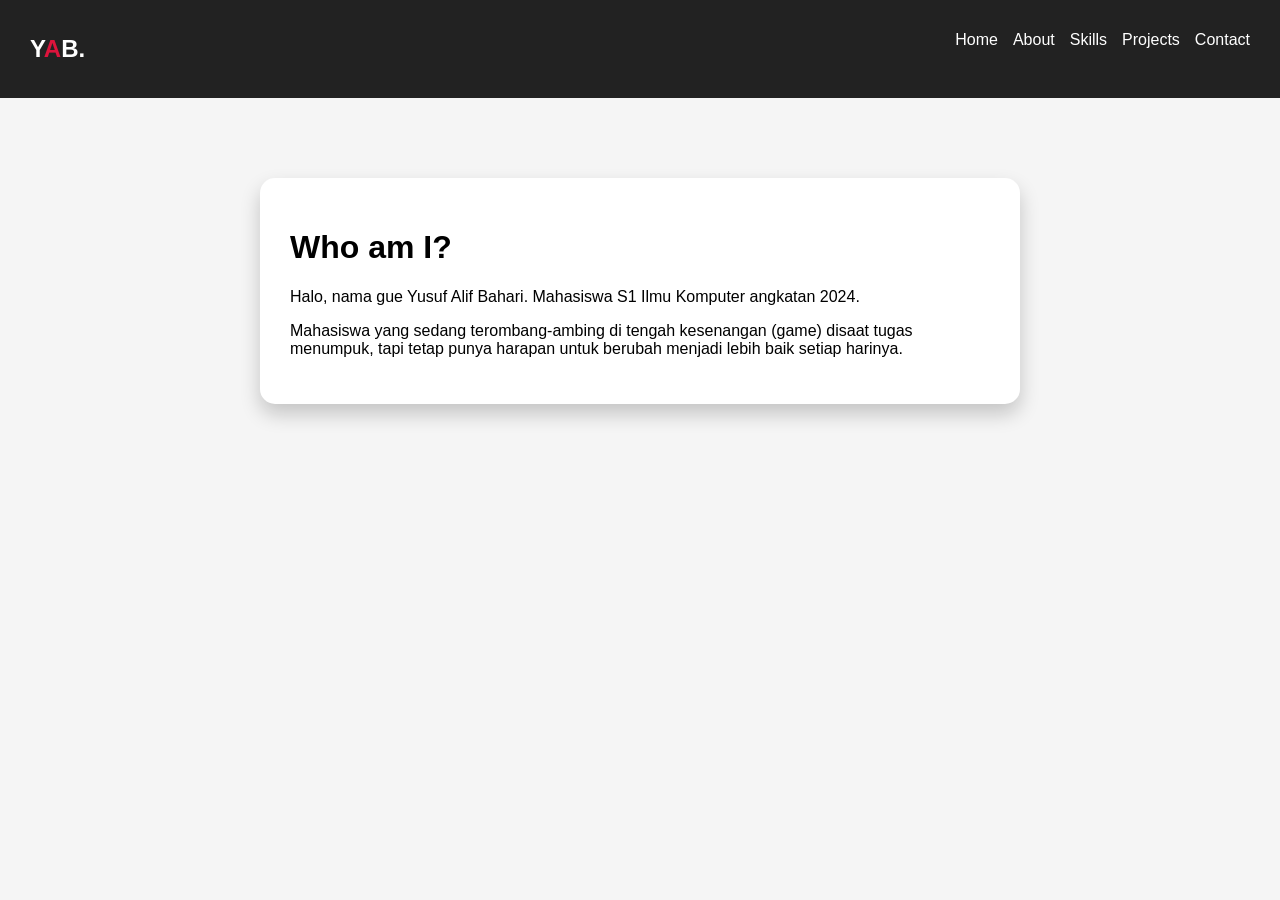
==== about.html @ 176abfc5 "try" ====
<!DOCTYPE html>
<html lang="id">
<head>
    <meta charset="UTF-8">
    <title>About</title>
    <link rel="stylesheet" href="css/style.css">
</head>
<body>

<nav>
    <h2>Y<span style="color: crimson;">A</span>B.</h2>
    <ul>
        <li><a href="index.html">Home</a></li>
        <li><a href="about.html">About</a></li>
        <li><a href="skills.html">Skills</a></li>
        <li><a href="projects.html">Projects</a></li>
        <li><a href="contact.html">Contact</a></li>
    </ul>
    
</nav>

<div class="card">
    <h1>Who am I?</h1>

    <p>Halo, nama gue Yusuf Alif Bahari. Mahasiswa S1 Ilmu Komputer angkatan 2024.</p>

    <p>
        Mahasiswa yang sedang terombang-ambing di tengah kesenangan (game)
        disaat tugas menumpuk, tapi tetap punya harapan untuk berubah
        menjadi lebih baik setiap harinya.
    </p>

</div>

</body>
</html>
---- css/style.css ----
body {
    font-family: Arial;
    margin: 0;
    background: #f5f5f5;
}

/* navbar */
nav {
    display: flex;
    justify-content: space-between;
    background: #222;
    color: white;
    padding: 15px 30px;
}

nav ul {
    display: flex;
    list-style: none;
    gap: 15px;
}

nav a {
    color: white;
    text-decoration: none;
}

/* hero */
.hero {
    text-align: center;
    margin-top: 100px;
}

/* card */
.card {
    max-width: 700px;
    margin: 80px auto;
    padding: 30px;
    background: white;
    border-radius: 15px;
    box-shadow: 0 10px 20px rgba(0,0,0,0.2);
}

/* skill bar */
.bar {
    width: 100%;
    background: #ddd;
    height: 10px;
    border-radius: 10px;
    margin-bottom: 15px;
}

.bar div {
    height: 100%;
    background: #ff4d4d;
    border-radius: 10px;
}

/* form */
input, textarea {
    width: 100%;
    margin: 10px 0;
    padding: 10px;
}

button {
    padding: 10px;
    background: #ff4d4d;
    color: white;
    border: none;
}
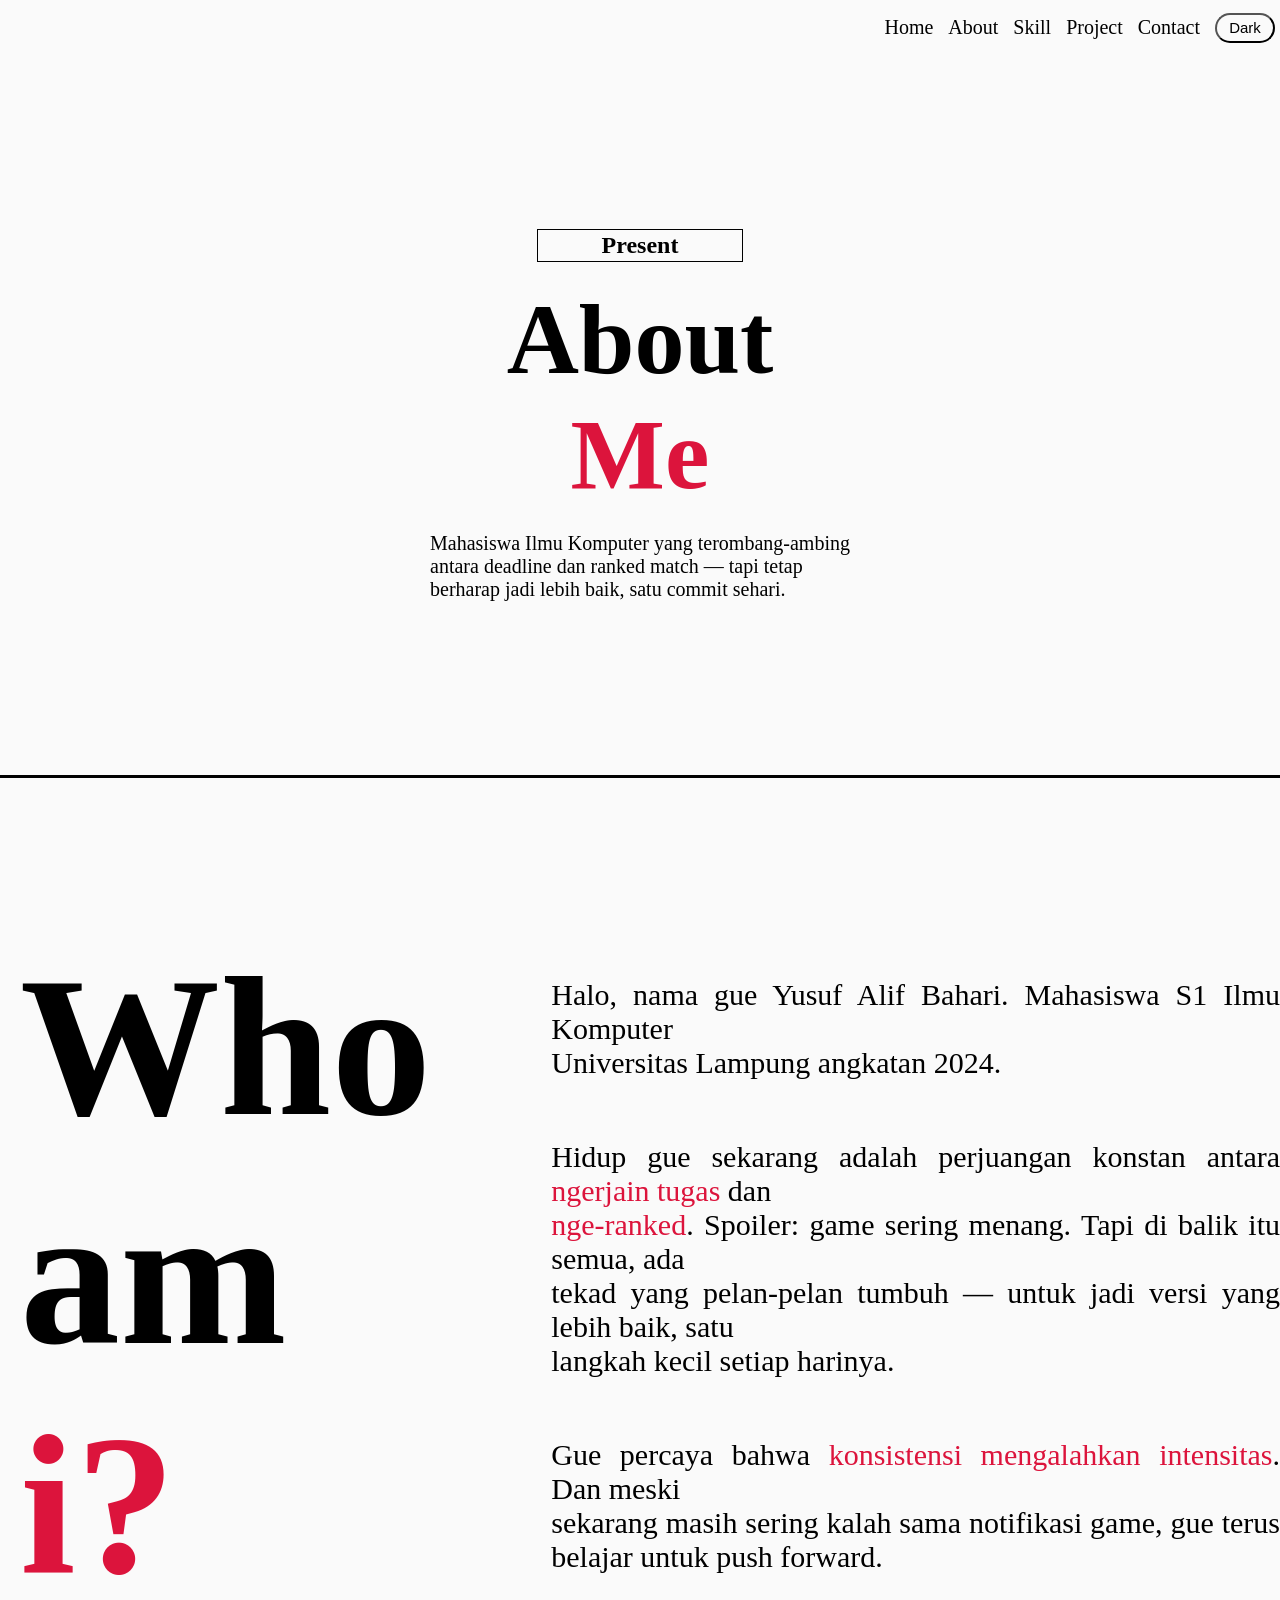
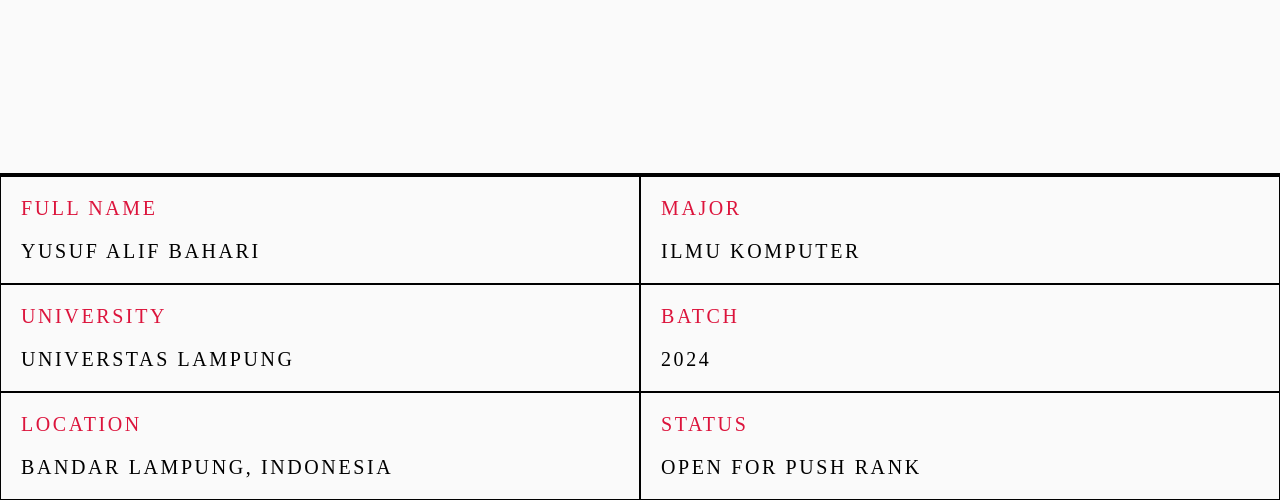
==== commit 997781d4: "alhamdulilah selesai" ====
--- a/about.html
+++ b/about.html
@@ -1,36 +1,83 @@
 <!DOCTYPE html>
-<html lang="id">
+<html lang="en">
 <head>
     <meta charset="UTF-8">
-    <title>About</title>
+    <meta name="viewport" content="width=device-width, initial-scale=1.0">
     <link rel="stylesheet" href="css/style.css">
+    <title>Portfolio</title>
 </head>
 <body>
+    <div class="navbar">
+        <div class="nbox">
+            <ul>
+                <li><a href="index.html">Home</a></li>
+                <li><a href="about.html">About</a></li>
+                <li><a href="skill.html">Skill</a></li>
+                <li><a href="project.html">Project</a></li>
+                <li><a href="contact.html">Contact</a></li>
+                <li></li>
+            </ul>
+            <div class="darkbtnbox">
+                <button class="darkbtn">Dark</button>
+            </div>
+        </div>
+    </div>
 
-<nav>
-    <h2>Y<span style="color: crimson;">A</span>B.</h2>
-    <ul>
-        <li><a href="index.html">Home</a></li>
-        <li><a href="about.html">About</a></li>
-        <li><a href="skills.html">Skills</a></li>
-        <li><a href="projects.html">Projects</a></li>
-        <li><a href="contact.html">Contact</a></li>
-    </ul>
+    <div class="content">
+        <div class="cbox">
+            <h2>Present</h2>
+            <h1>About <br> <span style="color: crimson;">Me</span></h1>
+            <p> Mahasiswa Ilmu Komputer yang terombang-ambing <br> antara deadline dan ranked match — tapi tetap <br> berharap jadi lebih baik, satu commit sehari.</p>
+        </div>
+    </div>
     
-</nav>
+    <div class="who">
+        <div class="whoBox">
+            <div class="whoami">
+                <h1>Who <br> am <span style="color: crimson;">i?</span></h1>
+            </div>
+            <div class="about">
+                <p>Halo, nama gue Yusuf Alif Bahari. Mahasiswa S1 Ilmu Komputer <br> Universitas Lampung angkatan 2024.</p>
 
-<div class="card">
-    <h1>Who am I?</h1>
+                <p>Hidup gue sekarang adalah perjuangan konstan antara <span style="color: crimson;">ngerjain tugas</span> dan <br> <span style="color: crimson;">nge-ranked</span>. Spoiler: game sering menang. Tapi di balik itu semua, ada <br> tekad yang pelan-pelan tumbuh — untuk jadi versi yang lebih baik, satu <br> langkah kecil setiap harinya.</p>
 
-    <p>Halo, nama gue Yusuf Alif Bahari. Mahasiswa S1 Ilmu Komputer angkatan 2024.</p>
+                <p>Gue percaya bahwa <span style="color: crimson;">konsistensi mengalahkan intensitas</span>. Dan meski <br> sekarang masih sering kalah sama notifikasi game, gue terus belajar untuk push forward.</p>
+            </div>
+        </div>
+        <div class="dbox">
+            <div class="dbox1">
+                <div class="fullname">
+                    <p style="color: crimson;">Full name</p>
+                    <p>Yusuf Alif Bahari</p>
+                </div>
+                <div class="university">
+                    <p style="color: crimson;">University</p>
+                    <p>Universtas Lampung</p>
+                </div>
+                <div class="location">
+                    <p style="color: crimson;">Location</p>
+                    <p>Bandar Lampung, Indonesia</p>
+                </div>
+            </div>
+            <div class="dbox2">
+                <div class="major">
+                    <p style="color: crimson;">Major</p>
+                    <p>Ilmu Komputer</p>
+                </div>
+                <div class="batch">
+                    <p style="color: crimson;">Batch</p>
+                    <p>2024</p>
+                </div>
+                <div class="status">
+                    <p style="color: crimson;">Status</p>
+                    <p>Open for push rank</p>
+                </div>
+            </div>
+                
+            
+        </div>
+    </div>
 
-    <p>
-        Mahasiswa yang sedang terombang-ambing di tengah kesenangan (game)
-        disaat tugas menumpuk, tapi tetap punya harapan untuk berubah
-        menjadi lebih baik setiap harinya.
-    </p>
-
-</div>
-
+    <script src="js/script.js"></script>
 </body>
 </html>
--- a/css/style.css
+++ b/css/style.css
@@ -1,71 +1,350 @@
-body {
-    font-family: Arial;
+
+body.dark-mode {
+    background-color: #121212;
+    color: white;
+}
+
+body.dark-mode .navbar {
+    background-color: #1f1f1f;
+}
+
+body.dark-mode .cbox h1 {
+    color: white;
+}
+
+body.dark-mode .cbox h2,
+body.dark-mode .whoBox,
+body.dark-mode .dbox,
+body.dark-mode .dbox1 div,
+body.dark-mode .dbox2 div,
+body.dark-mode .sbox1,
+body.dark-mode .sbox2,
+body.dark-mode .sbox3,
+body.dark-mode .boxlagi ul li a,
+body.darkmode  .nbox ul li a {
+    border-color: #FAFAFA;
+    color: #FAFAFA;
+}
+
+body.dark-mode .nbox ul li a:hover,
+body.dark-mode .boxlagi ul li a:hover {
+    color: crimson;
+}
+
+body.dark-mode .darkbtn {
+    background-color: #FAFAFA;
+    color: #121212;
+    border: 1px solid #FAFAFA;
+}
+
+body{
+    font-family: 'syne' sans-serif;
     margin: 0;
-    background: #f5f5f5;
-}
-
-/* navbar */
-nav {
-    display: flex;
+    padding: 0;
+    background-color: #FAFAFA;
+    transition: background-color 0.3s, color 0.3s;
+}
+
+/* NAVBAR START */
+.navbar{
+    display: flex;
+    flex-direction: row;
+    /* background-color: red; */
+    justify-content: right;
+}
+
+.nbox{
+    justify-content: right;
+    /* background-color: blue; */
+    width: 100%;
+    display: flex;
+    flex-direction: row;
+}
+
+.nbox ul{
+    justify-content: right;
+    width: 100%;
+    /* padding: 10px; */
+    /* height: 100%; */
+    /* background-color: white; */
+    display: flex;
+    gap: 15px;
+    list-style: none;
+    
+}
+
+.nbox ul li a{
+    font-size: 20px;
+    text-decoration: none;
+    color: black;
+}
+
+
+.nbox ul li a:hover{
+    text-decoration: underline;
+}
+
+.darkbtnbox{
+    /* background-color: red; */
+    display: flex;
+    align-items: center;
+}
+
+.darkbtn{
+    font-size: 15px;
+    background-color: transparent;
+    border-radius: 20px;
+    align-items: center;
+    height: 30px;
+    width: 60px;
+    margin-right: 5px;   
+}
+
+.darkbtn:hover{
+    background-color: black;
+    color: white;
+    transition: ease-in-out 0.3s;
+}
+/* NAVBAR END */
+
+/* INDEX CONTENT START */
+.content{
+    height: 80vh;
+    /* background-color: red; */
+    display: flex;
+    flex-direction: column;
+    justify-content: center;
+    /* align-items: center; */
+}
+
+.cbox{
+    justify-content: center;
+    display: flex;
+    flex-direction: column;
+    width: 100%;
+    /* background-color: blue; */
+    align-items: center;
+}
+
+.cbox h1{
+    margin: 0;
+    font-size: 100px;
+    text-align: center;
+}
+
+.cbox h2{
+    border: 1px solid black;
+    padding: 2px;
+    width: 200px;
+    text-align: center;
+}
+
+.cbox p{
+    font-size: 20px;
+}
+
+.red{
+    color: crimson;
+}
+
+/* INDEX CONTENT END */
+
+/* about me start */
+p{
+    text-align: justify;
+    font-size: 20px;
+}
+
+.who{
+    
+    /* background-color: red; */
+    display: flex;
+    flex-direction: column;
+    /* justify-content: right; */
+}
+
+.whoBox{
+    border-top: 3px solid black;
+    display: flex;
+    flex-direction: row;
+    justify-content: center;
+    gap: 100px;
+}
+
+.whoBox h1{
+    font-size: 200px;
+}
+
+.whoami{
+    font-size: 40px;
+    display: flex;
+    padding: 20px;
+    /* background-color: blue  ; */
+}
+
+.about p{
+    font-size: 30px;
+}
+
+.about{
+    justify-content: center;
+    display: flex;
+    flex-direction: column;
+    /* background-color: white; */
+}
+
+.dbox{
+    font-size: 30px;
+    border-top: 3px solid black;
+    /* background-color: red; */
+    display: flex;
+    /* gap: 100px; */
+    justify-content: space-around;
+}
+.dbox p{
+    padding-left: 20px;
+}
+
+.dbox1{
+    /* background-color: blue; */
+    width: 100%;
+}
+
+.dbox2{
+    /* background-color: red; */
+    width: 100%;
+}
+.fullname{
+    border: 1px solid black;
+    font-size: 0.65rem;
+    letter-spacing: 0.25em;
+    text-transform: uppercase;
+}
+.university{
+    border: 1px solid black;
+    font-size: 0.65rem;
+    letter-spacing: 0.25em;
+    text-transform: uppercase;
+}
+.batch{
+    border: 1px solid black;
+    font-size: 0.65rem;
+    letter-spacing: 0.25em;
+    text-transform: uppercase;
+}
+.major{
+    border: 1px solid black;
+    font-size: 0.65rem;
+    letter-spacing: 0.25em;
+    text-transform: uppercase;
+}
+
+.location{
+    border: 1px solid black;
+    font-size: 0.65rem;
+    letter-spacing: 0.25em;
+    text-transform: uppercase;
+}
+.status{
+    border: 1px solid black;
+    font-size: 0.65rem;
+    letter-spacing: 0.25em;
+    text-transform: uppercase;
+}
+
+/* about me end */
+
+.skill{
+    margin-top: 100px;
+    display: flex;
+    /* background-color: black; */
+}
+
+.sbox{
+    width: 100%;
+    padding: 10px;
+    display: flex;
+    /* flex-direction: column; */
+    /* background-color: black; */
+}
+.sbox1{
+    display: flex;
+    flex-direction: column;
+    font-size: 0.65rem;
+    letter-spacing: 0.25em;
+    text-transform: uppercase;
+    padding: 5px;
+    border: 3px solid black;
+    width: 100%;
+}
+.sbox2{
+    display: flex;
+    flex-direction: column;
+    font-size: 0.65rem;
+    letter-spacing: 0.25em;
+    text-transform: uppercase;
+    padding: 5px;
+    border: 3px solid black;
+    width: 100%;
+}
+.sbox3{
+    display: flex;
+    flex-direction: column;
+    font-size: 0.65rem;
+    letter-spacing: 0.25em;
+    text-transform: uppercase;
+    padding: 5px;
+    border: 3px solid black;
+    width: 100%;
+}
+
+.sbox span{
+    font-size: 20px;
+}
+
+.sImg{
+    margin: 20px;
+    height: 60px;
+    width: 55px;
+}
+
+.contact{
+    display: flex;
+    /* background-color: black; */
+    /* justify-content: space-between; */
+}
+
+.boxlagi{
+    display: flex;
+    flex-direction: row;
+    /* background-color: aqua; */
+    width: 100%;
     justify-content: space-between;
-    background: #222;
-    color: white;
-    padding: 15px 30px;
-}
-
-nav ul {
-    display: flex;
+    align-items: center;
+}
+
+.boxlagi ul{
+    font-size: 30px;
+    display: flex;
+    width: 100%;
+    justify-content: space-evenly;
+
+}
+
+.boxlagi ul li{
     list-style: none;
-    gap: 15px;
-}
-
-nav a {
-    color: white;
+}
+
+.boxlagi ul li a{
+    color: black;
     text-decoration: none;
-}
-
-/* hero */
-.hero {
-    text-align: center;
-    margin-top: 100px;
-}
-
-/* card */
-.card {
-    max-width: 700px;
-    margin: 80px auto;
-    padding: 30px;
-    background: white;
-    border-radius: 15px;
-    box-shadow: 0 10px 20px rgba(0,0,0,0.2);
-}
-
-/* skill bar */
-.bar {
-    width: 100%;
-    background: #ddd;
-    height: 10px;
-    border-radius: 10px;
-    margin-bottom: 15px;
-}
-
-.bar div {
-    height: 100%;
-    background: #ff4d4d;
-    border-radius: 10px;
-}
-
-/* form */
-input, textarea {
-    width: 100%;
-    margin: 10px 0;
-    padding: 10px;
-}
-
-button {
-    padding: 10px;
-    background: #ff4d4d;
-    color: white;
-    border: none;
-}
-
+    align-items: center;
+}
+
+.boxlagi img{
+    padding: 5px;
+}
+
+.boxlagi ul li a:hover{
+    text-decoration: underline;
+}
